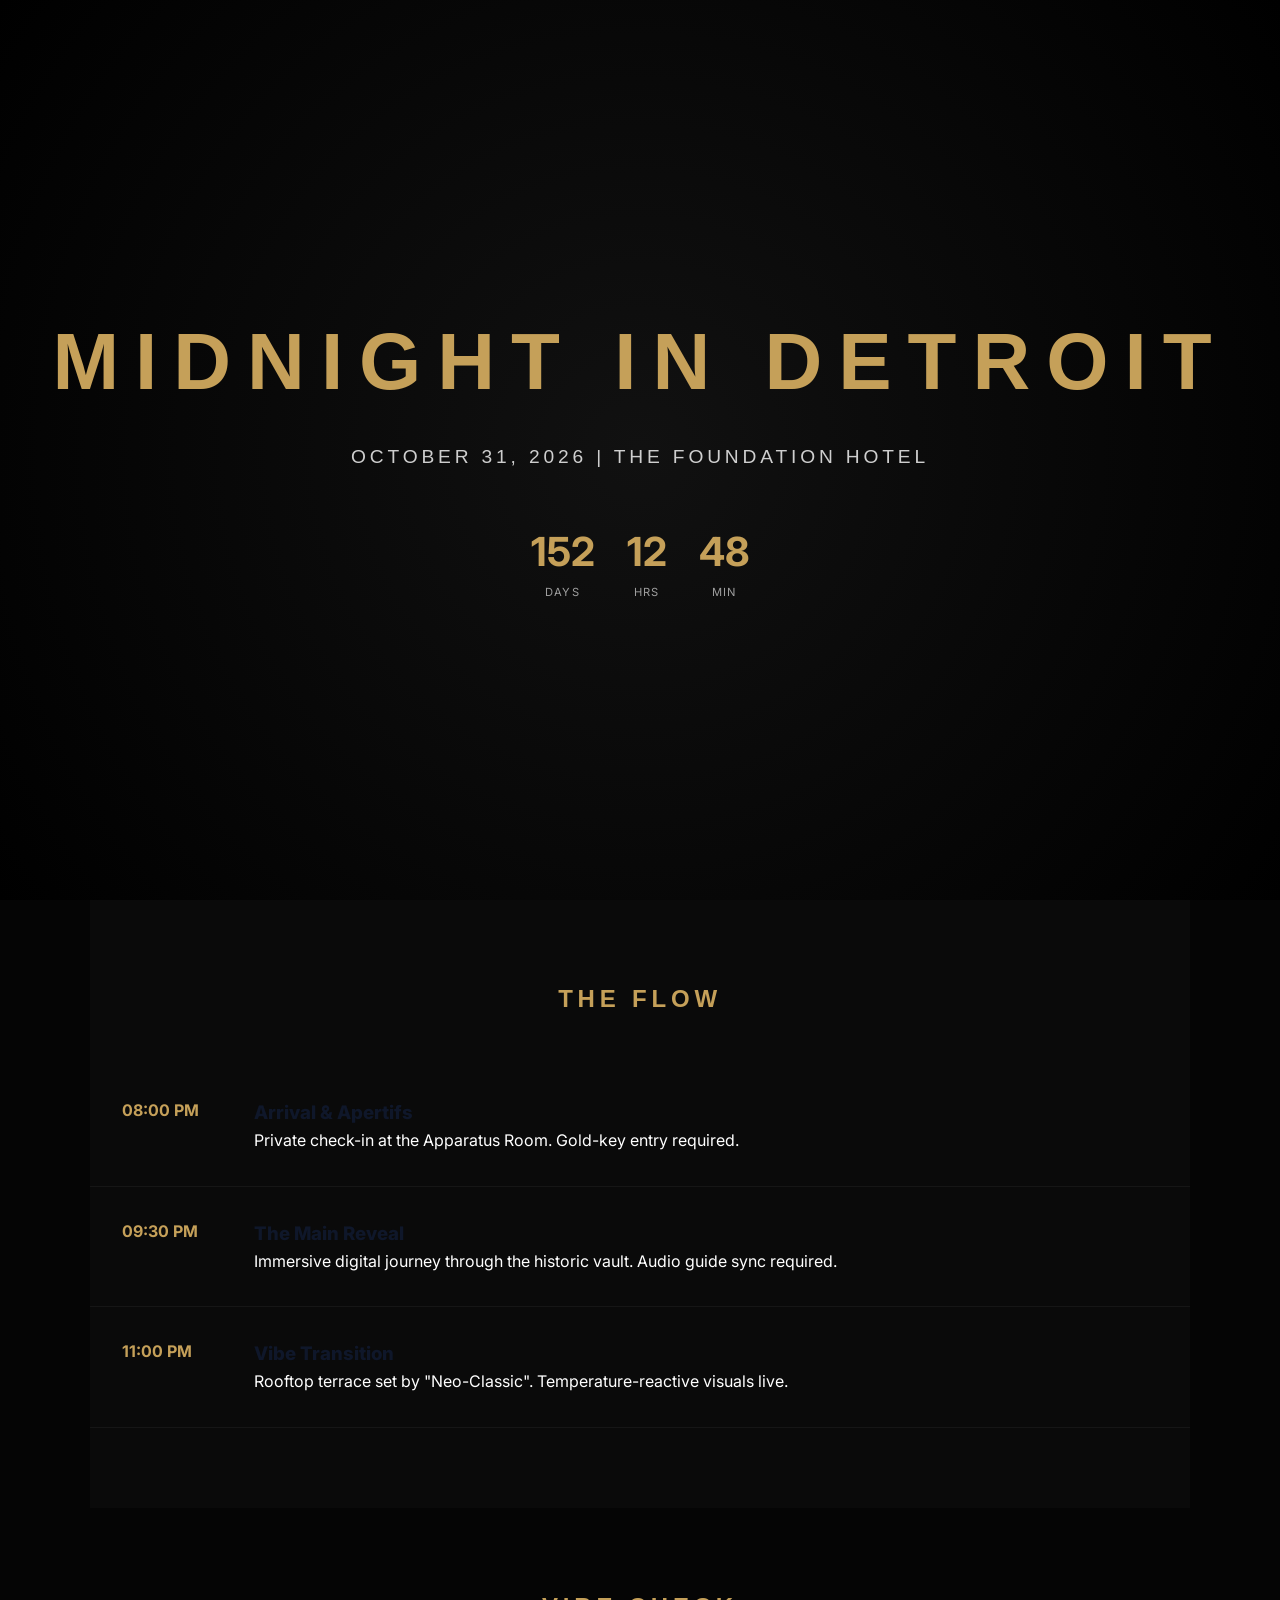
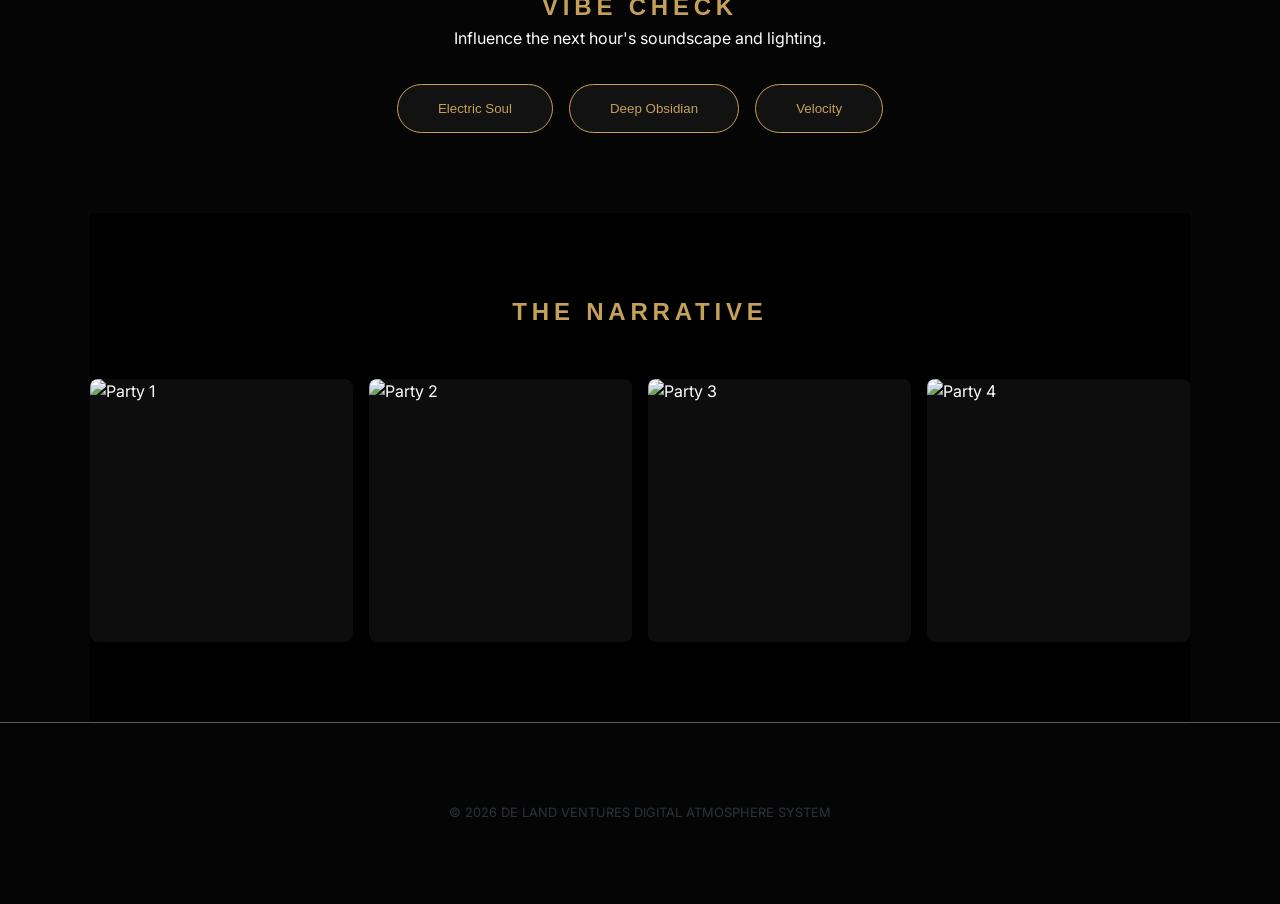
==== launch-party.html @ 6e0c504f "Pivot landing page to Event Tech and add Midnight in Detroit demo" ====
<!DOCTYPE html>
<html lang="en">
<head>
    <meta charset="UTF-8">
    <meta name="viewport" content="width=device-width, initial-scale=1.0">
    <title>Midnight in Detroit | Launch Event</title>
    <link rel="stylesheet" href="style.css">
    <link rel="preconnect" href="https://fonts.googleapis.com">
    <link rel="preconnect" href="https://fonts.gstatic.com" crossorigin>
    <link href="https://fonts.googleapis.com/css2?family=Syncopate:wght@400;700&family=Inter:wght@300;400;600&display=swap" rel="stylesheet">
    <style>
        :root {
            --event-gold: #c5a059;
            --event-dark: #050505;
            --event-glass: rgba(255, 255, 255, 0.05);
        }

        body.event-demo {
            background-color: var(--event-dark);
            color: #fff;
            font-family: 'Inter', sans-serif;
            overflow-x: hidden;
        }

        .syncopate { font-family: 'Syncopate', sans-serif; text-transform: uppercase; letter-spacing: 0.2em; }

        .event-hero {
            height: 100vh;
            display: flex;
            flex-direction: column;
            justify-content: center;
            align-items: center;
            text-align: center;
            background: radial-gradient(circle at center, #111 0%, #000 100%);
            position: relative;
        }

        .event-hero::before {
            content: '';
            position: absolute;
            top: 0; left: 0; right: 0; bottom: 0;
            background: url('https://images.unsplash.com/photo-1533174072545-7a4b6ad7a6c3?auto=format&fit=crop&q=80&w=2070') center/cover no-repeat;
            opacity: 0.2;
            filter: grayscale(100%);
        }

        .hero-title {
            font-size: clamp(2rem, 8vw, 5rem);
            margin-bottom: 1rem;
            color: var(--event-gold);
            z-index: 1;
            animation: fadeIn 2s ease-out;
        }

        .hero-date {
            font-size: 1.2rem;
            opacity: 0.8;
            margin-bottom: 3rem;
            z-index: 1;
        }

        .countdown {
            display: flex;
            gap: 2rem;
            z-index: 1;
        }

        .count-item {
            display: flex;
            flex-direction: column;
        }

        .count-val {
            font-size: 2.5rem;
            font-weight: 700;
            color: var(--event-gold);
        }

        .count-label {
            font-size: 0.7rem;
            text-transform: uppercase;
            letter-spacing: 0.1em;
            opacity: 0.6;
        }

        .itinerary {
            padding: 5rem 0;
            background: #0a0a0a;
        }

        .itinerary-item {
            display: flex;
            gap: 2rem;
            padding: 2rem;
            border-bottom: 1px solid var(--event-glass);
            transition: background 0.3s;
        }

        .itinerary-item:hover {
            background: var(--event-glass);
        }

        .time {
            color: var(--event-gold);
            font-weight: 700;
            min-width: 100px;
        }

        .vibe-check {
            padding: 5rem 0;
            text-align: center;
        }

        .vibe-btns {
            display: flex;
            justify-content: center;
            gap: 1rem;
            margin-top: 2rem;
        }

        .vibe-btn {
            background: var(--event-glass);
            border: 1px solid var(--event-gold);
            color: var(--event-gold);
            padding: 1rem 2.5rem;
            border-radius: 50px;
            cursor: pointer;
            transition: all 0.3s;
        }

        .vibe-btn:hover {
            background: var(--event-gold);
            color: #000;
        }

        .social-wall {
            padding: 5rem 0;
            background: #000;
        }

        .wall-grid {
            display: grid;
            grid-template-columns: repeat(auto-fill, minmax(250px, 1fr));
            gap: 1rem;
            margin-top: 3rem;
        }

        .wall-img {
            aspect-ratio: 1;
            background: var(--event-glass);
            border-radius: 8px;
            overflow: hidden;
            position: relative;
        }

        .wall-img img {
            width: 100%; height: 100%; object-fit: cover;
            filter: grayscale(30%);
            transition: filter 0.3s;
        }

        .wall-img:hover img {
            filter: grayscale(0%);
        }

        @keyframes fadeIn {
            from { opacity: 0; transform: translateY(20px); }
            to { opacity: 1; transform: translateY(0); }
        }

        .back-link {
            position: fixed;
            top: 2rem;
            left: 2rem;
            color: #fff;
            text-decoration: none;
            font-size: 0.8rem;
            z-index: 100;
            opacity: 0.5;
            transition: opacity 0.3s;
        }

        .back-link:hover { opacity: 1; }
    </style>
</head>
<body class="event-demo">
    <a href="index.html" class="back-link">&larr; Return to DeLand Ventures</a>

    <header class="event-hero">
        <h1 class="hero-title syncopate">Midnight in Detroit</h1>
        <p class="hero-date syncopate">October 31, 2026 | The Foundation Hotel</p>
        
        <div class="countdown">
            <div class="count-item">
                <span class="count-val">152</span>
                <span class="count-label">Days</span>
            </div>
            <div class="count-item">
                <span class="count-val">12</span>
                <span class="count-label">Hrs</span>
            </div>
            <div class="count-item">
                <span class="count-val">48</span>
                <span class="count-label">Min</span>
            </div>
        </div>
    </header>

    <section class="itinerary container">
        <h2 class="syncopate text-center" style="margin-bottom: 3rem; color: var(--event-gold);">The Flow</h2>
        <div class="itinerary-item">
            <div class="time">08:00 PM</div>
            <div class="details">
                <h3>Arrival & Apertifs</h3>
                <p>Private check-in at the Apparatus Room. Gold-key entry required.</p>
            </div>
        </div>
        <div class="itinerary-item">
            <div class="time">09:30 PM</div>
            <div class="details">
                <h3>The Main Reveal</h3>
                <p>Immersive digital journey through the historic vault. Audio guide sync required.</p>
            </div>
        </div>
        <div class="itinerary-item">
            <div class="time">11:00 PM</div>
            <div class="details">
                <h3>Vibe Transition</h3>
                <p>Rooftop terrace set by "Neo-Classic". Temperature-reactive visuals live.</p>
            </div>
        </div>
    </section>

    <section class="vibe-check container">
        <h2 class="syncopate" style="color: var(--event-gold);">Vibe Check</h2>
        <p>Influence the next hour's soundscape and lighting.</p>
        <div class="vibe-btns">
            <button class="vibe-btn">Electric Soul</button>
            <button class="vibe-btn">Deep Obsidian</button>
            <button class="vibe-btn">Velocity</button>
        </div>
    </section>

    <section class="social-wall container">
        <h2 class="syncopate text-center" style="color: var(--event-gold);">The Narrative</h2>
        <div class="wall-grid">
            <div class="wall-img"><img src="https://images.unsplash.com/photo-1516450360452-9312f5e86fc7?auto=format&fit=crop&q=80&w=400" alt="Party 1"></div>
            <div class="wall-img"><img src="https://images.unsplash.com/photo-1470225620780-dba8ba36b745?auto=format&fit=crop&q=80&w=400" alt="Party 2"></div>
            <div class="wall-img"><img src="https://images.unsplash.com/photo-1492684223066-81342ee5ff30?auto=format&fit=crop&q=80&w=400" alt="Party 3"></div>
            <div class="wall-img"><img src="https://images.unsplash.com/photo-1514525253361-bee8a4874a73?auto=format&fit=crop&q=80&w=400" alt="Party 4"></div>
        </div>
    </section>

    <footer style="padding: 5rem 0; text-align: center; opacity: 0.4; font-size: 0.8rem;">
        <p>&copy; 2026 DE LAND VENTURES DIGITAL ATMOSPHERE SYSTEM</p>
    </footer>
</body>
</html>
---- style.css ----
:root {
    --primary: #0f172a;
    --accent: #3b82f6;
    --accent-hover: #2563eb;
    --text-main: #334155;
    --text-light: #64748b;
    --bg-light: #f8fafc;
    --white: #ffffff;
    --container-width: 1100px;
}

* {
    margin: 0;
    padding: 0;
    box-sizing: border-box;
}

body {
    font-family: 'Inter', sans-serif;
    line-height: 1.6;
    color: var(--text-main);
    background-color: var(--white);
    scroll-behavior: smooth;
}

.container {
    max-width: var(--container-width);
    margin: 0 auto;
    padding: 0 2rem;
}

.section-padding {
    padding: 5rem 0;
}

.text-center {
    text-align: center;
}

h1, h2, h3 {
    color: var(--primary);
    font-weight: 800;
}

.accent {
    color: var(--accent);
}

/* Header & Nav */
header {
    height: 80px;
    display: flex;
    align-items: center;
    position: sticky;
    top: 0;
    background: rgba(255, 255, 255, 0.9);
    backdrop-filter: blur(10px);
    z-index: 100;
}

nav {
    display: flex;
    justify-content: space-between;
    align-items: center;
    width: 100%;
}

.logo {
    font-size: 1.5rem;
    font-weight: 800;
    letter-spacing: -0.025em;
    color: var(--primary);
}

nav ul {
    display: flex;
    list-style: none;
    gap: 2rem;
}

nav a {
    text-decoration: none;
    color: var(--text-main);
    font-weight: 500;
    transition: color 0.2s;
}

nav a:hover {
    color: var(--accent);
}

/* Hero Section */
.hero {
    background: linear-gradient(135deg, var(--primary) 0%, #1e293b 100%);
    color: var(--white);
    padding: 8rem 0;
    text-align: center;
}

.hero h1 {
    font-size: 3.5rem;
    color: var(--white);
    margin-bottom: 1.5rem;
    letter-spacing: -0.05em;
    line-height: 1.1;
}

.hero p {
    font-size: 1.25rem;
    max-width: 800px;
    margin: 0 auto 2.5rem;
    color: #cbd5e1;
    font-weight: 300;
}

.cta-button {
    display: inline-block;
    background-color: var(--accent);
    color: var(--white);
    padding: 1rem 2rem;
    border-radius: 8px;
    text-decoration: none;
    font-weight: 600;
    transition: all 0.2s;
}

.cta-button:hover {
    background-color: var(--accent-hover);
    transform: translateY(-2px);
}

.hero-btns {
    display: flex;
    justify-content: center;
    gap: 1.5rem;
}

.secondary-btn {
    background-color: transparent;
    border: 2px solid var(--accent);
}

.secondary-btn:hover {
    background-color: rgba(59, 130, 246, 0.1);
}

/* Vision Section */
.section-title {
    font-size: 2.25rem;
    margin-bottom: 3rem;
    text-align: center;
}

.section-subtitle {
    font-size: 1.125rem;
    max-width: 800px;
    margin: -2rem auto 4rem;
    color: var(--text-light);
}

.vision-grid {
    display: grid;
    grid-template-columns: repeat(auto-fit, minmax(300px, 1fr));
    gap: 2rem;
}

.vision-card {
    padding: 2rem;
    background: var(--bg-light);
    border-radius: 12px;
    border: 1px solid #e2e8f0;
}

.vision-card h3 {
    margin-bottom: 1rem;
    font-size: 1.25rem;
}

/* Digital Atmosphere Section */
.events-grid {
    display: grid;
    grid-template-columns: repeat(auto-fit, minmax(240px, 1fr));
    gap: 3rem;
}

.event-feature {
    text-align: center;
    padding: 1rem;
}

.feature-icon {
    font-size: 3rem;
    margin-bottom: 1.5rem;
}

.event-feature h3 {
    margin-bottom: 1rem;
    font-size: 1.35rem;
}

.event-feature p {
    color: var(--text-light);
    font-size: 1rem;
}

/* Portfolio Section */
.dark-bg {
    background-color: var(--bg-light);
}

.property-card {
    background: var(--white);
    border-radius: 16px;
    overflow: hidden;
    box-shadow: 0 4px 6px -1px rgba(0, 0, 0, 0.1);
    max-width: 800px;
    margin: 0 auto;
    border: 1px solid #e2e8f0;
}

.property-details {
    padding: 3rem;
}

.property-status {
    display: inline-block;
    background: #dcfce7;
    color: #166534;
    padding: 0.25rem 0.75rem;
    border-radius: 9999px;
    font-size: 0.875rem;
    font-weight: 600;
    margin-bottom: 1rem;
}

.property-details h3 {
    font-size: 2rem;
    margin-bottom: 0.5rem;
}

.property-location {
    color: var(--text-light);
    font-size: 1.125rem;
    margin-bottom: 1.5rem;
}

.property-specs {
    display: flex;
    list-style: none;
    gap: 2rem;
    margin-bottom: 2rem;
    padding-bottom: 1.5rem;
    border-bottom: 1px solid #e2e8f0;
}

.property-specs li {
    font-size: 0.95rem;
}

.property-description {
    font-size: 1.05rem;
    color: var(--text-main);
}

/* Contact Section */
.email-link {
    font-size: 1.5rem;
    color: var(--accent);
    text-decoration: none;
    font-weight: 600;
    border-bottom: 2px solid transparent;
    transition: border-bottom 0.2s;
}

.email-link:hover {
    border-bottom: 2px solid var(--accent);
}

/* Footer */
footer {
    padding: 3rem 0;
    border-top: 1px solid #e2e8f0;
    text-align: center;
    color: var(--text-light);
    font-size: 0.875rem;
}

/* Responsive */
@media (max-width: 768px) {
    .hero h1 {
        font-size: 2.5rem;
    }
    
    .hero-btns {
        flex-direction: column;
        align-items: center;
        gap: 1rem;
    }

    .section-subtitle {
        margin-top: -1rem;
        padding: 0 1rem;
    }
    
    .property-details {
        padding: 2rem;
    }
    
    .property-specs {
        flex-direction: column;
        gap: 0.5rem;
    }
}
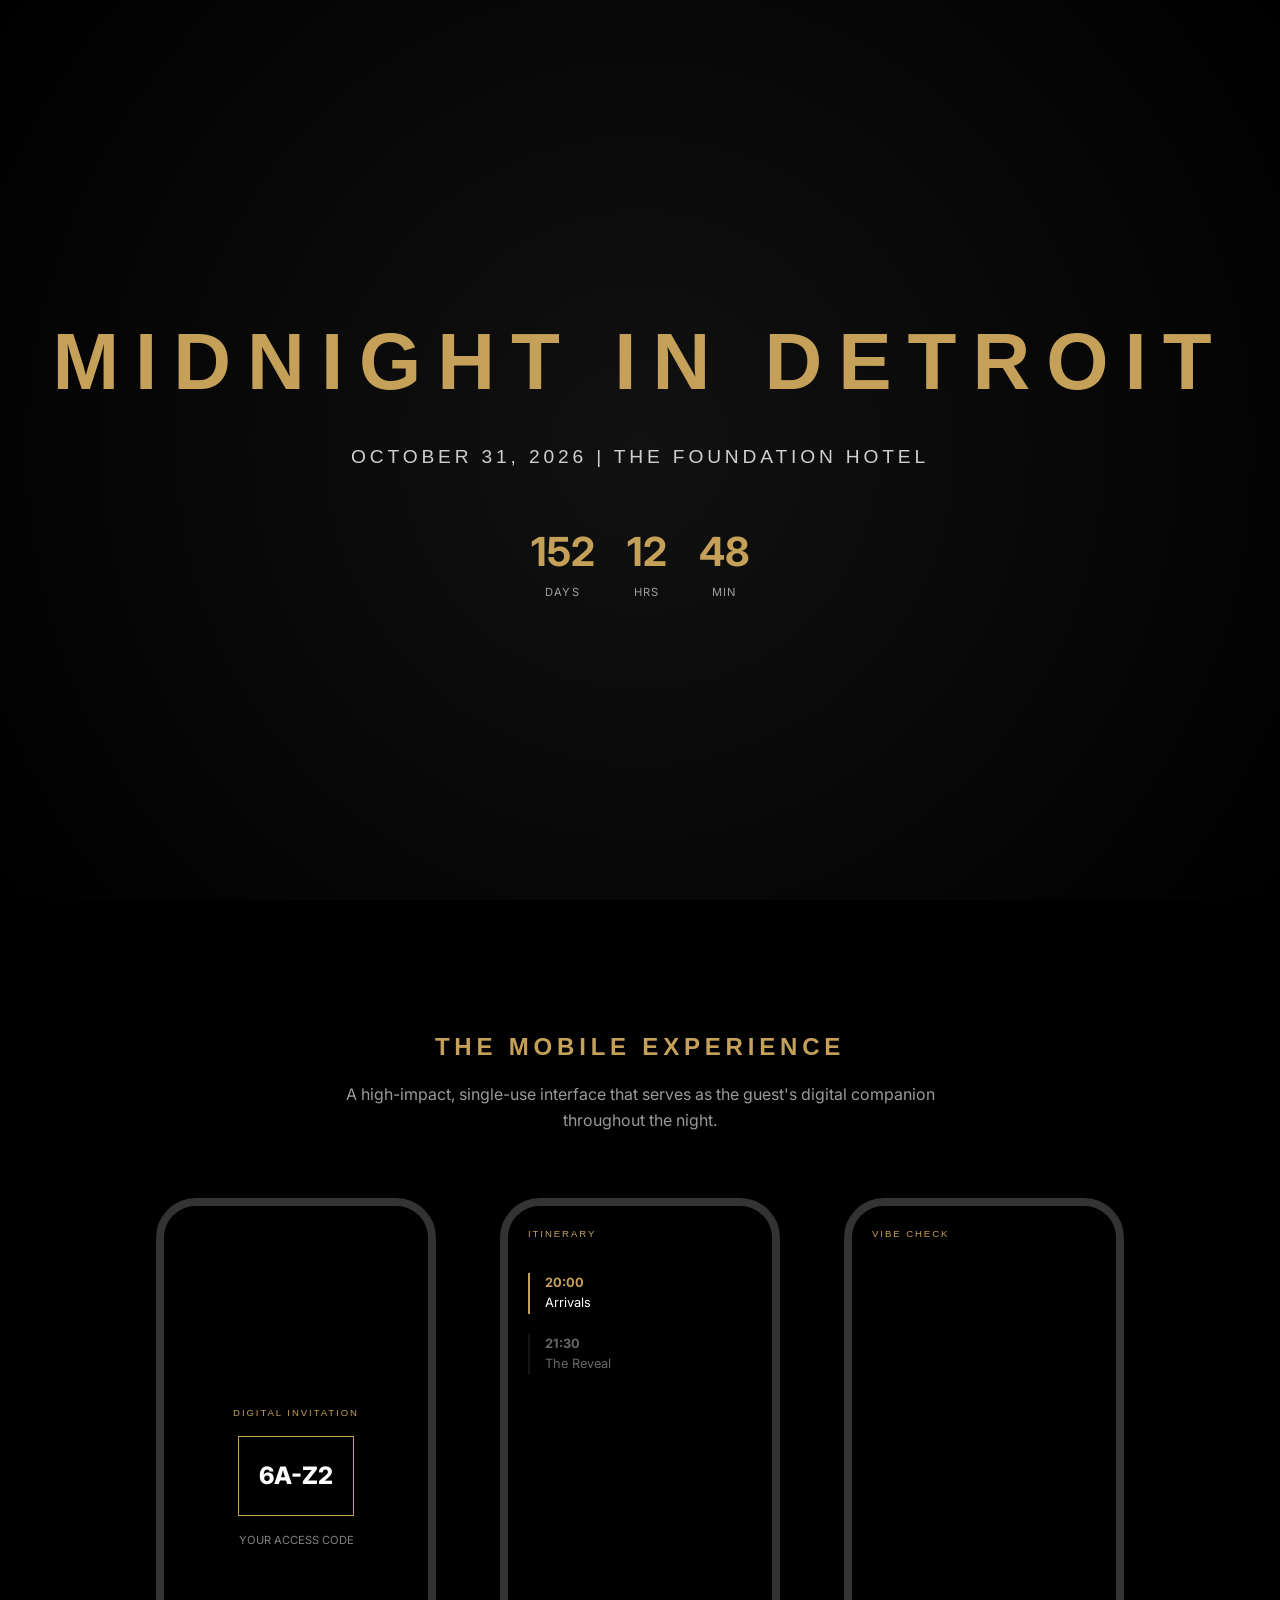
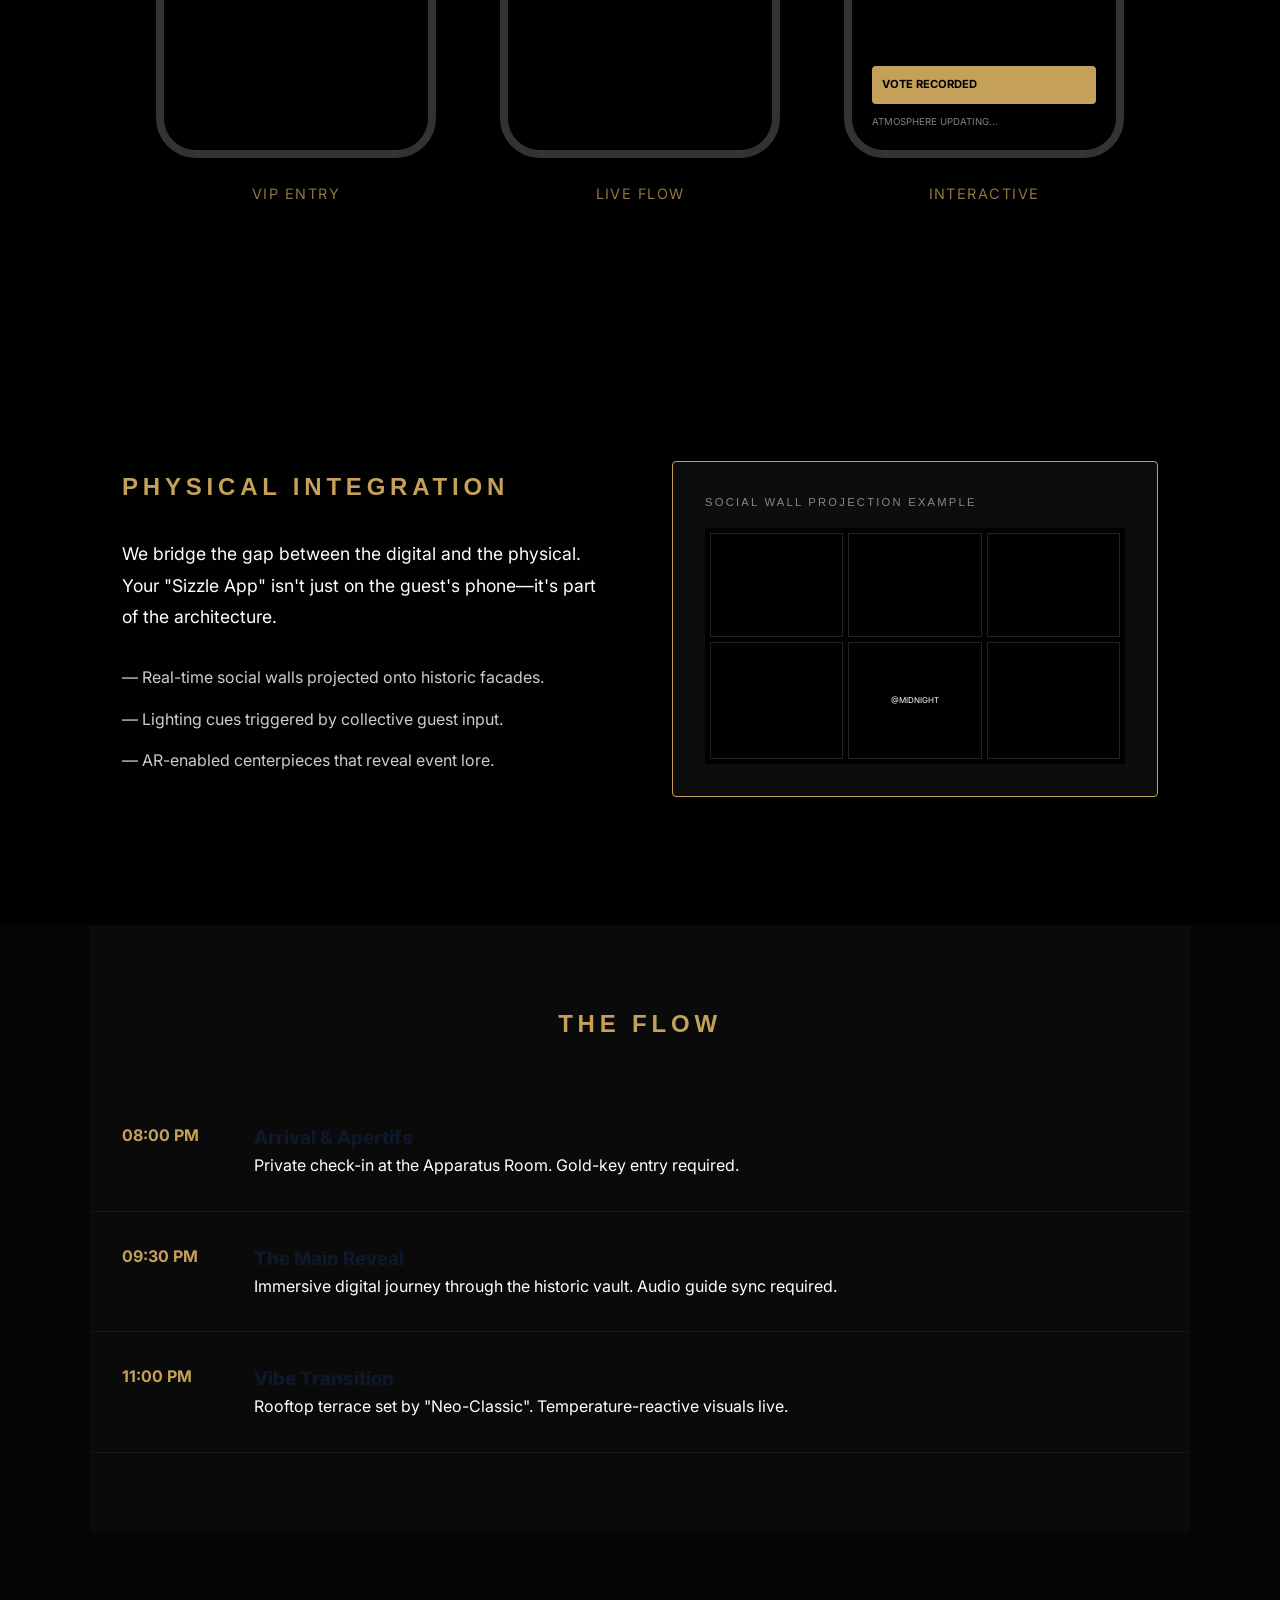
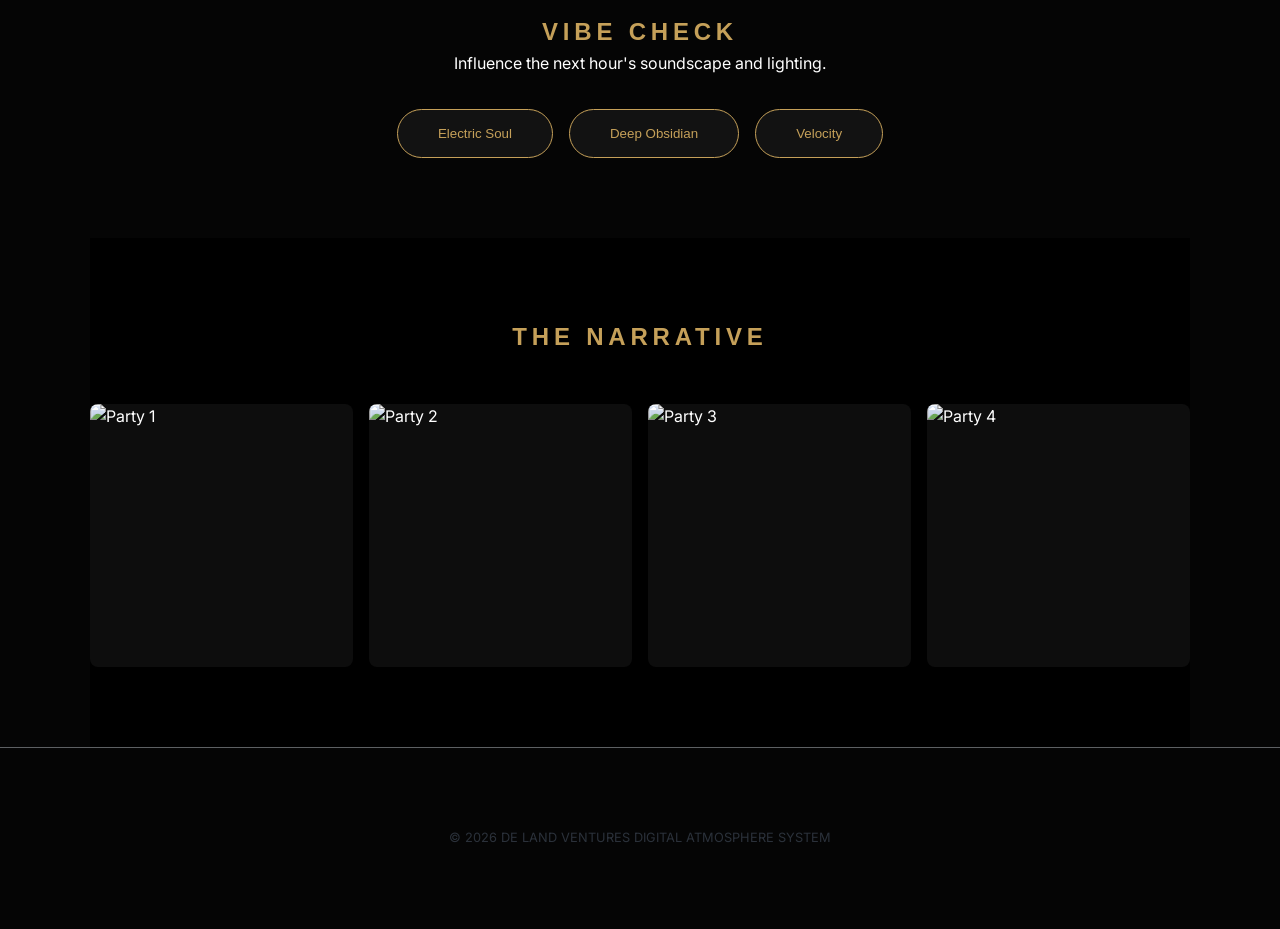
==== commit 5c790531: "Enhance demo with phone mockups and physical integration details" ====
--- a/launch-party.html
+++ b/launch-party.html
@@ -13,6 +13,7 @@
             --event-gold: #c5a059;
             --event-dark: #050505;
             --event-glass: rgba(255, 255, 255, 0.05);
+            --phone-bg: #1a1a1a;
         }
 
         body.event-demo {
@@ -59,128 +60,120 @@
             z-index: 1;
         }
 
-        .countdown {
+        /* Phone Mockup */
+        .mockup-section {
+            padding: 8rem 0;
+            background: #000;
+        }
+
+        .mockup-container {
             display: flex;
-            gap: 2rem;
-            z-index: 1;
-        }
-
-        .count-item {
+            justify-content: center;
+            gap: 4rem;
+            flex-wrap: wrap;
+            margin-top: 4rem;
+        }
+
+        .phone-mockup {
+            width: 280px;
+            height: 560px;
+            background: var(--phone-bg);
+            border: 8px solid #333;
+            border-radius: 40px;
+            position: relative;
+            overflow: hidden;
+            box-shadow: 0 50px 100px -20px rgba(0,0,0,0.5), 0 30px 60px -30px rgba(0,0,0,0.5);
+        }
+
+        .phone-screen {
+            width: 100%;
+            height: 100%;
+            background: #000;
+            padding: 20px;
             display: flex;
             flex-direction: column;
         }
 
-        .count-val {
-            font-size: 2.5rem;
-            font-weight: 700;
+        .mockup-label {
+            margin-top: 1.5rem;
+            text-align: center;
+            font-size: 0.9rem;
             color: var(--event-gold);
-        }
-
-        .count-label {
-            font-size: 0.7rem;
             text-transform: uppercase;
             letter-spacing: 0.1em;
-            opacity: 0.6;
-        }
-
-        .itinerary {
-            padding: 5rem 0;
-            background: #0a0a0a;
-        }
-
-        .itinerary-item {
-            display: flex;
-            gap: 2rem;
+        }
+
+        /* Integration Section */
+        .integration-section {
+            padding: 8rem 0;
+            background: url('https://images.unsplash.com/photo-1519167758481-83f550bb49b3?auto=format&fit=crop&q=80&w=2070') center/cover no-repeat;
+            position: relative;
+        }
+
+        .integration-section::after {
+            content: '';
+            position: absolute;
+            top: 0; left: 0; right: 0; bottom: 0;
+            background: rgba(0,0,0,0.85);
+        }
+
+        .integration-content {
+            position: relative;
+            z-index: 1;
+            display: grid;
+            grid-template-columns: 1fr 1fr;
+            gap: 4rem;
+            align-items: center;
+        }
+
+        .social-projection {
+            background: var(--event-glass);
             padding: 2rem;
-            border-bottom: 1px solid var(--event-glass);
-            transition: background 0.3s;
-        }
-
-        .itinerary-item:hover {
-            background: var(--event-glass);
-        }
-
-        .time {
-            color: var(--event-gold);
-            font-weight: 700;
-            min-width: 100px;
-        }
-
-        .vibe-check {
-            padding: 5rem 0;
-            text-align: center;
-        }
-
-        .vibe-btns {
-            display: flex;
-            justify-content: center;
-            gap: 1rem;
-            margin-top: 2rem;
-        }
-
-        .vibe-btn {
-            background: var(--event-glass);
             border: 1px solid var(--event-gold);
-            color: var(--event-gold);
-            padding: 1rem 2.5rem;
-            border-radius: 50px;
-            cursor: pointer;
-            transition: all 0.3s;
-        }
-
-        .vibe-btn:hover {
-            background: var(--event-gold);
-            color: #000;
-        }
-
-        .social-wall {
-            padding: 5rem 0;
+            backdrop-filter: blur(10px);
+            border-radius: 4px;
+        }
+
+        .projection-screen {
+            aspect-ratio: 16/9;
             background: #000;
-        }
-
-        .wall-grid {
             display: grid;
-            grid-template-columns: repeat(auto-fill, minmax(250px, 1fr));
-            gap: 1rem;
-            margin-top: 3rem;
-        }
-
-        .wall-img {
-            aspect-ratio: 1;
-            background: var(--event-glass);
-            border-radius: 8px;
-            overflow: hidden;
-            position: relative;
-        }
-
-        .wall-img img {
-            width: 100%; height: 100%; object-fit: cover;
-            filter: grayscale(30%);
-            transition: filter 0.3s;
-        }
-
-        .wall-img:hover img {
-            filter: grayscale(0%);
-        }
-
-        @keyframes fadeIn {
-            from { opacity: 0; transform: translateY(20px); }
-            to { opacity: 1; transform: translateY(0); }
-        }
-
-        .back-link {
-            position: fixed;
-            top: 2rem;
-            left: 2rem;
-            color: #fff;
-            text-decoration: none;
-            font-size: 0.8rem;
-            z-index: 100;
-            opacity: 0.5;
-            transition: opacity 0.3s;
-        }
-
+            grid-template-columns: repeat(3, 1fr);
+            gap: 5px;
+            padding: 5px;
+        }
+
+        .projection-item { background: #111; border: 1px solid #222; }
+
+        /* Existing Styles */
+        .countdown { display: flex; gap: 2rem; z-index: 1; }
+        .count-item { display: flex; flex-direction: column; }
+        .count-val { font-size: 2.5rem; font-weight: 700; color: var(--event-gold); }
+        .count-label { font-size: 0.7rem; text-transform: uppercase; letter-spacing: 0.1em; opacity: 0.6; }
+
+        .itinerary { padding: 5rem 0; background: #0a0a0a; }
+        .itinerary-item { display: flex; gap: 2rem; padding: 2rem; border-bottom: 1px solid var(--event-glass); transition: background 0.3s; }
+        .itinerary-item:hover { background: var(--event-glass); }
+        .time { color: var(--event-gold); font-weight: 700; min-width: 100px; }
+
+        .vibe-check { padding: 5rem 0; text-align: center; }
+        .vibe-btns { display: flex; justify-content: center; gap: 1rem; margin-top: 2rem; }
+        .vibe-btn { background: var(--event-glass); border: 1px solid var(--event-gold); color: var(--event-gold); padding: 1rem 2.5rem; border-radius: 50px; cursor: pointer; transition: all 0.3s; }
+        .vibe-btn:hover { background: var(--event-gold); color: #000; }
+
+        .social-wall { padding: 5rem 0; background: #000; }
+        .wall-grid { display: grid; grid-template-columns: repeat(auto-fill, minmax(250px, 1fr)); gap: 1rem; margin-top: 3rem; }
+        .wall-img { aspect-ratio: 1; background: var(--event-glass); border-radius: 8px; overflow: hidden; position: relative; }
+        .wall-img img { width: 100%; height: 100%; object-fit: cover; filter: grayscale(30%); transition: filter 0.3s; }
+        .wall-img:hover img { filter: grayscale(0%); }
+
+        @keyframes fadeIn { from { opacity: 0; transform: translateY(20px); } to { opacity: 1; transform: translateY(0); } }
+        .back-link { position: fixed; top: 2rem; left: 2rem; color: #fff; text-decoration: none; font-size: 0.8rem; z-index: 100; opacity: 0.5; transition: opacity 0.3s; }
         .back-link:hover { opacity: 1; }
+
+        @media (max-width: 992px) {
+            .integration-content { grid-template-columns: 1fr; }
+        }
     </style>
 </head>
 <body class="event-demo">
@@ -206,6 +199,79 @@
         </div>
     </header>
 
+    <section class="mockup-section">
+        <div class="container">
+            <h2 class="syncopate text-center" style="color: var(--event-gold);">The Mobile Experience</h2>
+            <p class="text-center" style="opacity: 0.6; max-width: 600px; margin: 1rem auto;">A high-impact, single-use interface that serves as the guest's digital companion throughout the night.</p>
+            
+            <div class="mockup-container">
+                <div class="mockup-wrapper">
+                    <div class="phone-mockup">
+                        <div class="phone-screen" style="justify-content: center; align-items: center; text-align: center;">
+                            <div class="syncopate" style="font-size: 0.6rem; color: var(--event-gold); margin-bottom: 1rem;">Digital Invitation</div>
+                            <div style="font-size: 1.5rem; font-weight: 800; border: 1px solid var(--event-gold); padding: 20px;">6A-Z2</div>
+                            <div style="font-size: 0.7rem; margin-top: 1rem; opacity: 0.5;">YOUR ACCESS CODE</div>
+                        </div>
+                    </div>
+                    <div class="mockup-label">VIP Entry</div>
+                </div>
+
+                <div class="mockup-wrapper">
+                    <div class="phone-mockup">
+                        <div class="phone-screen">
+                            <div class="syncopate" style="font-size: 0.6rem; color: var(--event-gold); margin-bottom: 2rem;">Itinerary</div>
+                            <div style="font-size: 0.8rem; border-left: 2px solid var(--event-gold); padding-left: 15px; margin-bottom: 20px;">
+                                <div style="color: var(--event-gold); font-weight: 700;">20:00</div>
+                                <div>Arrivals</div>
+                            </div>
+                            <div style="font-size: 0.8rem; border-left: 2px solid #333; padding-left: 15px; opacity: 0.4;">
+                                <div style="font-weight: 700;">21:30</div>
+                                <div>The Reveal</div>
+                            </div>
+                        </div>
+                    </div>
+                    <div class="mockup-label">Live Flow</div>
+                </div>
+
+                <div class="mockup-wrapper">
+                    <div class="phone-mockup">
+                        <div class="phone-screen" style="justify-content: flex-end;">
+                            <div class="syncopate" style="font-size: 0.6rem; color: var(--event-gold); margin-bottom: auto;">Vibe Check</div>
+                            <div style="background: var(--event-gold); color: #000; padding: 10px; border-radius: 4px; margin-bottom: 10px; font-size: 0.7rem; font-weight: 700;">VOTE RECORDED</div>
+                            <div style="font-size: 0.6rem; opacity: 0.5;">ATMOSPHERE UPDATING...</div>
+                        </div>
+                    </div>
+                    <div class="mockup-label">Interactive</div>
+                </div>
+            </div>
+        </div>
+    </section>
+
+    <section class="integration-section">
+        <div class="container integration-content">
+            <div>
+                <h2 class="syncopate" style="color: var(--event-gold); margin-bottom: 2rem;">Physical Integration</h2>
+                <p style="font-size: 1.1rem; margin-bottom: 2rem; line-height: 1.8;">We bridge the gap between the digital and the physical. Your "Sizzle App" isn't just on the guest's phone—it's part of the architecture.</p>
+                <ul style="list-style: none; opacity: 0.8;">
+                    <li style="margin-bottom: 1rem;">&mdash; Real-time social walls projected onto historic facades.</li>
+                    <li style="margin-bottom: 1rem;">&mdash; Lighting cues triggered by collective guest input.</li>
+                    <li style="margin-bottom: 1rem;">&mdash; AR-enabled centerpieces that reveal event lore.</li>
+                </ul>
+            </div>
+            <div class="social-projection">
+                <div style="font-size: 0.7rem; margin-bottom: 1rem; opacity: 0.5;" class="syncopate">Social Wall Projection Example</div>
+                <div class="projection-screen">
+                    <div class="projection-item" style="background: url('https://images.unsplash.com/photo-1516450360452-9312f5e86fc7?auto=format&fit=crop&q=80&w=400') center/cover;"></div>
+                    <div class="projection-item" style="background: url('https://images.unsplash.com/photo-1470225620780-dba8ba36b745?auto=format&fit=crop&q=80&w=400') center/cover;"></div>
+                    <div class="projection-item" style="background: url('https://images.unsplash.com/photo-1492684223066-81342ee5ff30?auto=format&fit=crop&q=80&w=400') center/cover;"></div>
+                    <div class="projection-item" style="background: url('https://images.unsplash.com/photo-1514525253361-bee8a4874a73?auto=format&fit=crop&q=80&w=400') center/cover;"></div>
+                    <div class="projection-item" style="background: #000; display: flex; align-items: center; justify-content: center; font-size: 0.5rem;" class="syncopate">@MIDNIGHT</div>
+                    <div class="projection-item" style="background: url('https://images.unsplash.com/photo-1533174072545-7a4b6ad7a6c3?auto=format&fit=crop&q=80&w=400') center/cover;"></div>
+                </div>
+            </div>
+        </div>
+    </section>
+
     <section class="itinerary container">
         <h2 class="syncopate text-center" style="margin-bottom: 3rem; color: var(--event-gold);">The Flow</h2>
         <div class="itinerary-item">
